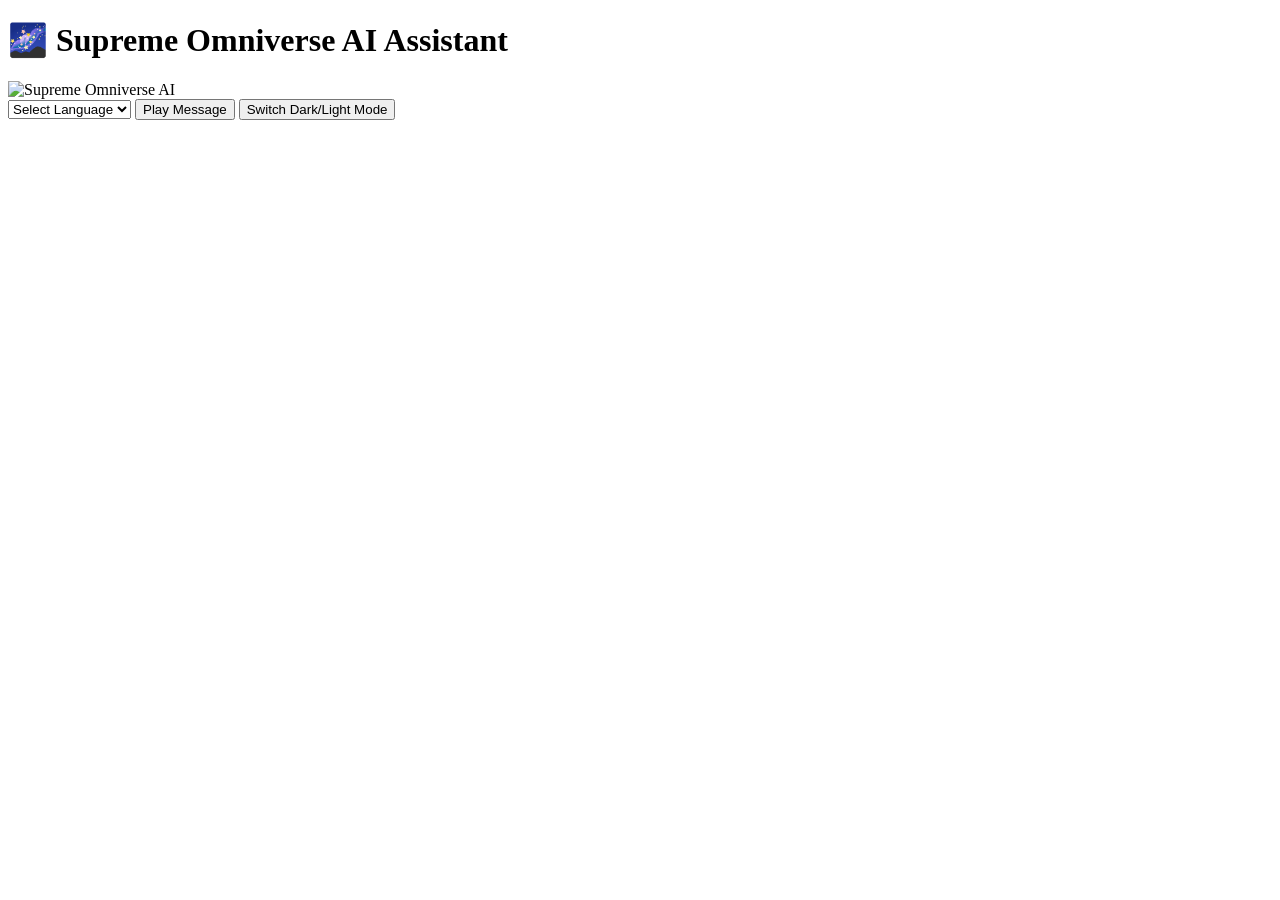
==== index.html @ d64c332e "Index.html -main mobile- friendly file" ====
<!DOCTYPE html>
<html lang="en">
<head>
  <meta charset="UTF-8">
  <meta name="viewport" content="width=device-width, initial-scale=1.0">
  <title>Supreme Omniverse AI Assistant</title>
  <link rel="stylesheet" href="style.css">
</head>
<body>
  <div class="container">
    <h1>🌌 Supreme Omniverse AI Assistant</h1>

    <div class="profile-container">
      <img id="profilePhoto" src="assets/profile-photo.png" alt="Supreme Omniverse AI">
      <div class="lipsync" id="lipsync"></div>
    </div>

    <div class="controls">
      <select id="languageSelect">
        <option value="">Select Language</option>
      </select>
      <button id="playBtn">Play Message</button>
      <button id="modeBtn">Switch Dark/Light Mode</button>
    </div>

    <audio id="voiceAudio" src="assets/voice.mp3"></audio>
  </div>

  <script src="script.js"></script>
</body>
</html>
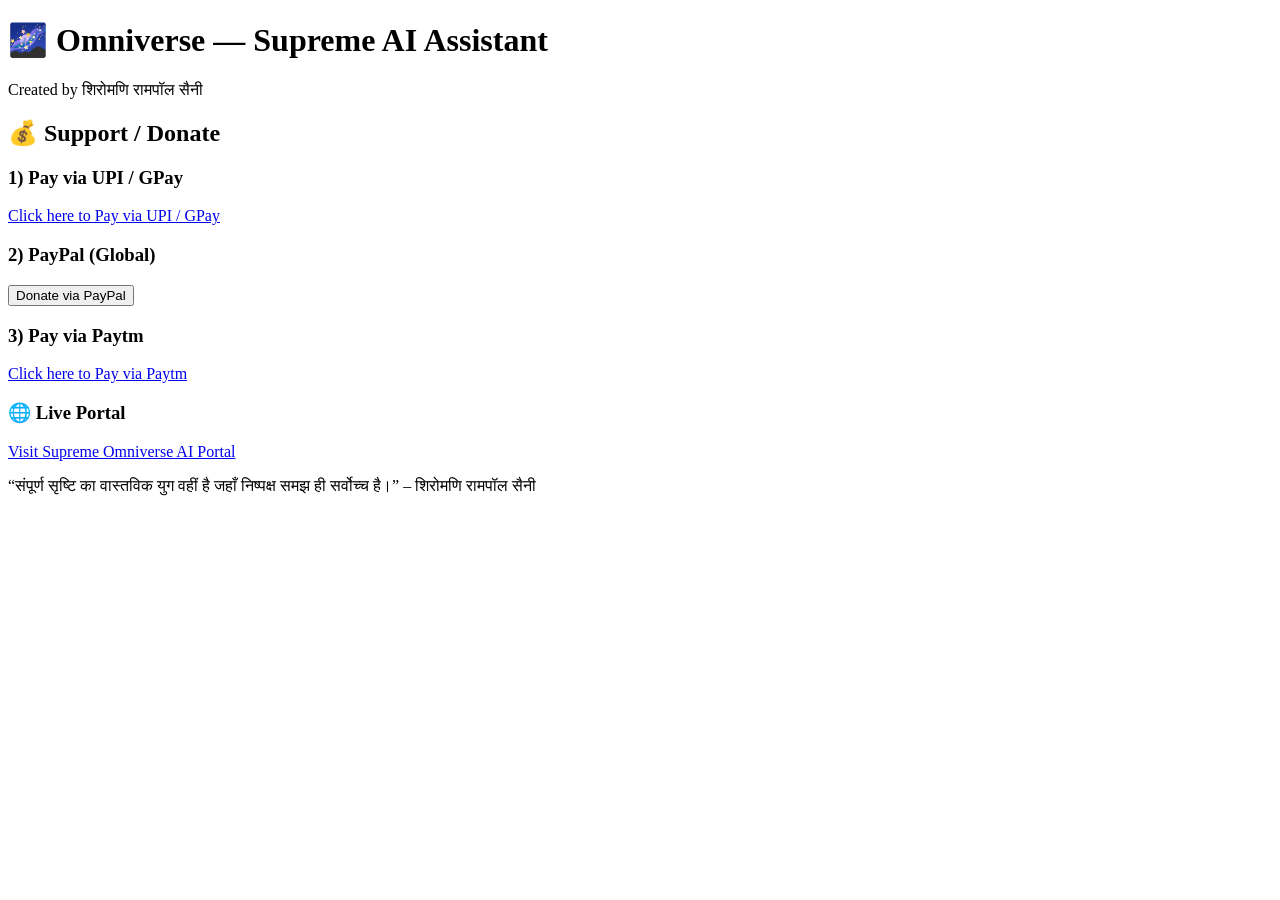
==== commit bf17e371: "Add index. html -github pages landing page" ====
--- a/index.html
+++ b/index.html
@@ -1,31 +1,32 @@
-<!DOCTYPE html>
-<html lang="en">
+<!doctype html>
+<html lang="hi">
 <head>
-  <meta charset="UTF-8">
-  <meta name="viewport" content="width=device-width, initial-scale=1.0">
-  <title>Supreme Omniverse AI Assistant</title>
-  <link rel="stylesheet" href="style.css">
+  <meta charset="utf-8">
+  <meta name="viewport" content="width=device-width,initial-scale=1">
+  <title>Omniverse — Supreme AI Assistant</title>
 </head>
 <body>
-  <div class="container">
-    <h1>🌌 Supreme Omniverse AI Assistant</h1>
+  <h1>🌌 Omniverse — Supreme AI Assistant</h1>
+  <p>Created by शिरोमणि रामपॉल सैनी</p>
 
-    <div class="profile-container">
-      <img id="profilePhoto" src="assets/profile-photo.png" alt="Supreme Omniverse AI">
-      <div class="lipsync" id="lipsync"></div>
-    </div>
+  <h2>💰 Support / Donate</h2>
 
-    <div class="controls">
-      <select id="languageSelect">
-        <option value="">Select Language</option>
-      </select>
-      <button id="playBtn">Play Message</button>
-      <button id="modeBtn">Switch Dark/Light Mode</button>
-    </div>
+  <h3>1) Pay via UPI / GPay</h3>
+  <p><a href="upi://pay?pa=sainirampaul60@okaxis&pn=RampaulSaini&cu=INR">Click here to Pay via UPI / GPay</a></p>
 
-    <audio id="voiceAudio" src="assets/voice.mp3"></audio>
-  </div>
+  <h3>2) PayPal (Global)</h3>
+  <form action="https://www.paypal.com/donate" method="post" target="_top">
+    <input type="hidden" name="hosted_button_id" value="YOUR_PAYPAL_BUTTON_ID" />
+    <input type="submit" value="Donate via PayPal" />
+  </form>
 
-  <script src="script.js"></script>
+  <h3>3) Pay via Paytm</h3>
+  <p><a href="https://paytm.me/sainirampaul60">Click here to Pay via Paytm</a></p>
+
+  <h3>🌐 Live Portal</h3>
+  <p><a href="https://rampaulsaini.github.io/Omniverse-AI/">Visit Supreme Omniverse AI Portal</a></p>
+
+  <p>“संपूर्ण सृष्टि का वास्तविक युग वहीं है जहाँ निष्पक्ष समझ ही सर्वोच्च है।” – शिरोमणि रामपॉल सैनी</p>
 </body>
-</html>
+  </html>
+  
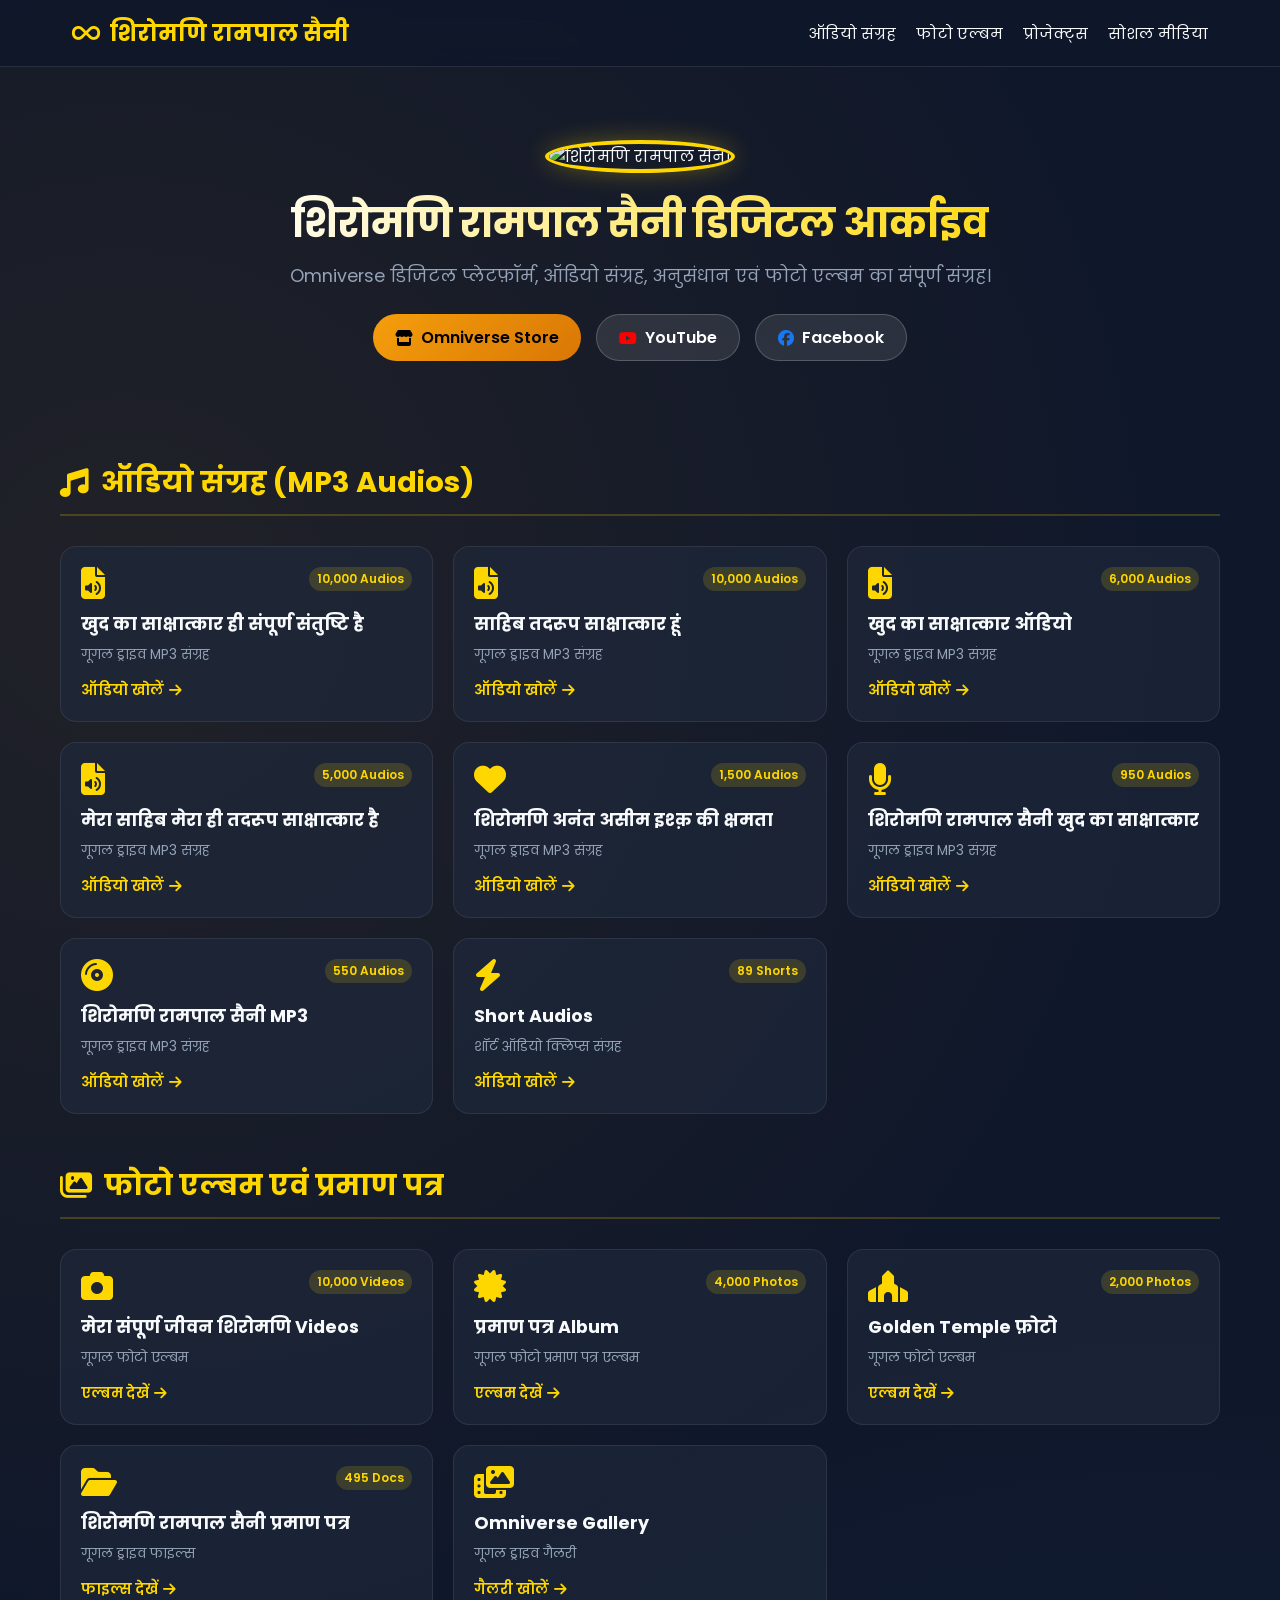
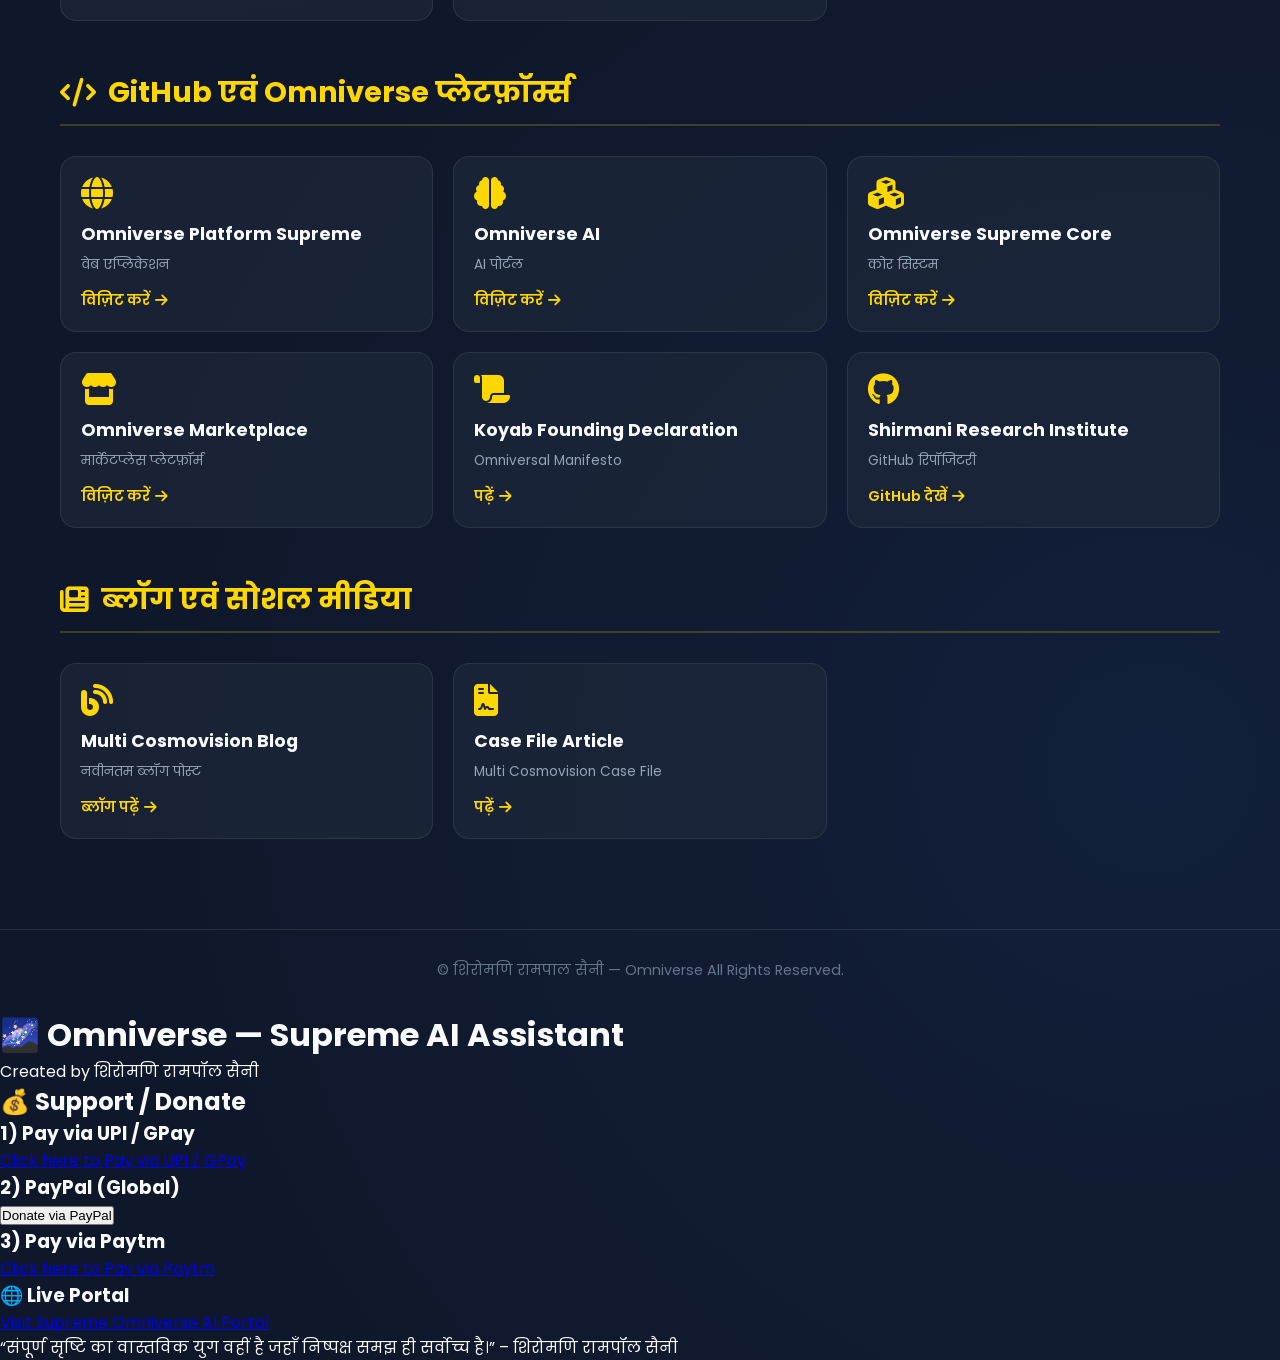
==== commit 05843eb3: "Fix HTML structure and improve meta tags Updated the HTML structure and added meta tags for better r" ====
--- a/index.html
+++ b/index.html
@@ -1,4 +1,516 @@
-<!doctype html>
+<!DOCTYPE html>
+<html lang="hi">
+<head>
+    <meta charset="UTF-8">
+    <meta name="viewport" content="width=device-width, initial-scale=1.0">
+    <title>शिरोमणि रामपाल सैनी — Omniverse Digital Portal</title>
+    <!-- Google Fonts & FontAwesome Icons -->
+    <link href="https://fonts.googleapis.com/css2?family=Poppins:wght@300;400;600;700&family=Tiro+Devanagari+Hindi&display=swap" rel="stylesheet">
+    <link rel="stylesheet" href="https://cdnjs.cloudflare.com/ajax/libs/font-awesome/6.4.0/css/all.min.css">
+    
+    <style>
+        :root {
+            --primary-color: #ffd700;
+            --bg-dark: #0f172a;
+            --card-bg: rgba(30, 41, 59, 0.7);
+            --text-light: #f8fafc;
+            --accent-gradient: linear-gradient(135deg, #f59e0b, #d97706);
+        }
+
+        * {
+            margin: 0;
+            padding: 0;
+            box-sizing: border-box;
+            scroll-behavior: smooth;
+        }
+
+        body {
+            font-family: 'Poppins', 'Tiro Devanagari Hindi', sans-serif;
+            background-color: var(--bg-dark);
+            color: var(--text-light);
+            background-image: radial-gradient(circle at 10% 20%, rgba(245, 158, 11, 0.08) 0%, transparent 40%),
+                              radial-gradient(circle at 90% 80%, rgba(59, 130, 246, 0.08) 0%, transparent 40%);
+            min-height: 100vh;
+        }
+
+        /* Header / Navbar */
+        header {
+            position: fixed;
+            top: 0;
+            width: 100%;
+            background: rgba(15, 23, 42, 0.85);
+            backdrop-filter: blur(10px);
+            z-index: 1000;
+            border-bottom: 1px solid rgba(255, 255, 255, 0.1);
+        }
+
+        nav {
+            max-width: 1200px;
+            margin: 0 auto;
+            display: flex;
+            justify-content: space-between;
+            align-items: center;
+            padding: 1rem 2rem;
+        }
+
+        .logo {
+            font-size: 1.4rem;
+            font-weight: 700;
+            color: var(--primary-color);
+            display: flex;
+            align-items: center;
+            gap: 10px;
+        }
+
+        .nav-links {
+            display: flex;
+            gap: 20px;
+            list-style: none;
+        }
+
+        .nav-links a {
+            color: var(--text-light);
+            text-decoration: none;
+            font-size: 0.95rem;
+            transition: color 0.3s;
+        }
+
+        .nav-links a:hover {
+            color: var(--primary-color);
+        }
+
+        /* Hero Section */
+        .hero {
+            padding: 140px 20px 60px;
+            text-align: center;
+            max-width: 900px;
+            margin: 0 auto;
+        }
+
+        .profile-img {
+            width: 160px;
+            height: 160px;
+            border-radius: 50%;
+            object-fit: cover;
+            border: 4px solid var(--primary-color);
+            box-shadow: 0 0 25px rgba(255, 215, 0, 0.3);
+            margin-bottom: 20px;
+        }
+
+        .hero h1 {
+            font-size: 2.5rem;
+            margin-bottom: 10px;
+            background: linear-gradient(to right, #ffffff, var(--primary-color));
+            -webkit-background-clip: text;
+            -webkit-text-fill-color: transparent;
+        }
+
+        .hero p {
+            font-size: 1.1rem;
+            color: #94a3b8;
+            margin-bottom: 25px;
+        }
+
+        .social-buttons {
+            display: flex;
+            justify-content: center;
+            gap: 15px;
+            flex-wrap: wrap;
+        }
+
+        .btn {
+            padding: 10px 22px;
+            border-radius: 30px;
+            text-decoration: none;
+            font-weight: 600;
+            display: inline-flex;
+            align-items: center;
+            gap: 8px;
+            transition: transform 0.2s, box-shadow 0.2s;
+        }
+
+        .btn-primary {
+            background: var(--accent-gradient);
+            color: #000;
+        }
+
+        .btn-secondary {
+            background: rgba(255, 255, 255, 0.1);
+            color: #fff;
+            border: 1px solid rgba(255, 255, 255, 0.2);
+        }
+
+        .btn:hover {
+            transform: translateY(-3px);
+            box-shadow: 0 5px 15px rgba(0,0,0,0.3);
+        }
+
+        /* Main Container & Sections */
+        .container {
+            max-width: 1200px;
+            margin: 0 auto;
+            padding: 40px 20px;
+        }
+
+        .section-title {
+            font-size: 1.8rem;
+            margin-bottom: 30px;
+            display: flex;
+            align-items: center;
+            gap: 12px;
+            border-bottom: 2px solid rgba(255, 215, 0, 0.2);
+            padding-bottom: 10px;
+            color: var(--primary-color);
+        }
+
+        .grid {
+            display: grid;
+            grid-template-columns: repeat(auto-fill, minmax(280px, 1fr));
+            gap: 20px;
+            margin-bottom: 50px;
+        }
+
+        /* Glassmorphism Cards */
+        .card {
+            background: var(--card-bg);
+            border: 1px solid rgba(255, 255, 255, 0.08);
+            border-radius: 16px;
+            padding: 20px;
+            transition: all 0.3s ease;
+            display: flex;
+            flex-direction: column;
+            justify-content: space-between;
+        }
+
+        .card:hover {
+            transform: translateY(-5px);
+            border-color: rgba(255, 215, 0, 0.4);
+            box-shadow: 0 10px 20px rgba(0, 0, 0, 0.4);
+        }
+
+        .card-icon {
+            font-size: 2rem;
+            color: var(--primary-color);
+            margin-bottom: 12px;
+        }
+
+        .card h3 {
+            font-size: 1.1rem;
+            margin-bottom: 8px;
+        }
+
+        .card p {
+            font-size: 0.85rem;
+            color: #94a3b8;
+            margin-bottom: 15px;
+        }
+
+        .card a {
+            color: var(--primary-color);
+            text-decoration: none;
+            font-size: 0.9rem;
+            font-weight: 600;
+            display: flex;
+            align-items: center;
+            gap: 5px;
+        }
+
+        .card a:hover {
+            text-decoration: underline;
+        }
+
+        /* Badge for counts */
+        .badge {
+            background: rgba(255, 215, 0, 0.15);
+            color: var(--primary-color);
+            padding: 3px 8px;
+            border-radius: 12px;
+            font-size: 0.75rem;
+            font-weight: 600;
+            float: right;
+        }
+
+        /* Footer */
+        footer {
+            text-align: center;
+            padding: 30px 20px;
+            border-top: 1px solid rgba(255, 255, 255, 0.1);
+            color: #64748b;
+            font-size: 0.9rem;
+        }
+
+        /* Responsive Navbar */
+        @media (max-width: 768px) {
+            .nav-links { display: none; }
+            .hero h1 { font-size: 1.8rem; }
+        }
+    </style>
+</head>
+<body>
+
+    <!-- Header / Nav -->
+    <header>
+        <nav>
+            <div class="logo">
+                <i class="fa-solid fa-infinity"></i> शिरोमणि रामपाल सैनी
+            </div>
+            <ul class="nav-links">
+                <li><a href="#audio">ऑडियो संग्रह</a></li>
+                <li><a href="#photos">फोटो एल्बम</a></li>
+                <li><a href="#github">प्रोजेक्ट्स</a></li>
+                <li><a href="#media">सोशल मीडिया</a></li>
+            </ul>
+        </nav>
+    </header>
+
+    <!-- Hero Section -->
+    <section class="hero">
+        <img src="https://i.ibb.co/xqf3kTPS/enhanced-image.webp" alt="शिरोमणि रामपाल सैनी" class="profile-img">
+        <h1>शिरोमणि रामपाल सैनी डिजिटल आर्काइव</h1>
+        <p>Omniverse डिजिटल प्लेटफ़ॉर्म, ऑडियो संग्रह, अनुसंधान एवं फोटो एल्बम का संपूर्ण संग्रह।</p>
+        
+        <div class="social-buttons">
+            <a href="https://rampaulsaini.github.io/my-omniverse-store/" target="_blank" class="btn btn-primary">
+                <i class="fa-solid fa-store"></i> Omniverse Store
+            </a>
+            <a href="https://youtube.com/@rampaulsaini-yk4gn?si=pulml6fNzY6Kqtic" target="_blank" class="btn btn-secondary">
+                <i class="fa-brands fa-youtube" style="color: #ff0000;"></i> YouTube
+            </a>
+            <a href="https://www.facebook.com/share/v/1DoEnaoEYT/" target="_blank" class="btn btn-secondary">
+                <i class="fa-brands fa-facebook" style="color: #1877f2;"></i> Facebook
+            </a>
+        </div>
+    </section>
+
+    <div class="container">
+
+        <!-- 1. Audio Section -->
+        <h2 class="section-title" id="audio"><i class="fa-solid fa-music"></i> ऑडियो संग्रह (MP3 Audios)</h2>
+        <div class="grid">
+            <div class="card">
+                <div>
+                    <i class="fa-solid fa-file-audio card-icon"></i>
+                    <span class="badge">10,000 Audios</span>
+                    <h3>खुद का साक्षात्कार ही संपूर्ण संतुष्टि है</h3>
+                    <p>गूगल ड्राइव MP3 संग्रह</p>
+                </div>
+                <a href="https://drive.google.com/drive/folders/1K4kX0V0CT1IU4tpJM6ZRNLKy-dpTAdax" target="_blank">ऑडियो खोलें <i class="fa-solid fa-arrow-right"></i></a>
+            </div>
+
+            <div class="card">
+                <div>
+                    <i class="fa-solid fa-file-audio card-icon"></i>
+                    <span class="badge">10,000 Audios</span>
+                    <h3>साहिब तदरूप साक्षात्कार हूं</h3>
+                    <p>गूगल ड्राइव MP3 संग्रह</p>
+                </div>
+                <a href="Https://drive.google.com/drive/folders/12BUK3PYOnjjBb07mQsUqlG2qs4x0uhNh" target="_blank">ऑडियो खोलें <i class="fa-solid fa-arrow-right"></i></a>
+            </div>
+
+            <div class="card">
+                <div>
+                    <i class="fa-solid fa-file-audio card-icon"></i>
+                    <span class="badge">6,000 Audios</span>
+                    <h3>खुद का साक्षात्कार ऑडियो</h3>
+                    <p>गूगल ड्राइव MP3 संग्रह</p>
+                </div>
+                <a href="https://drive.google.com/drive/folders/1Zwq0BfBAYuPoaBYZoKvMkxULzkranWqe" target="_blank">ऑडियो खोलें <i class="fa-solid fa-arrow-right"></i></a>
+            </div>
+
+            <div class="card">
+                <div>
+                    <i class="fa-solid fa-file-audio card-icon"></i>
+                    <span class="badge">5,000 Audios</span>
+                    <h3>मेरा साहिब मेरा ही तदरूप साक्षात्कार है</h3>
+                    <p>गूगल ड्राइव MP3 संग्रह</p>
+                </div>
+                <a href="https://drive.google.com/drive/folders/1DQOmFNIpEwYFF0G_uXRfiCZgUvLNjENO" target="_blank">ऑडियो खोलें <i class="fa-solid fa-arrow-right"></i></a>
+            </div>
+
+            <div class="card">
+                <div>
+                    <i class="fa-solid fa-heart card-icon"></i>
+                    <span class="badge">1,500 Audios</span>
+                    <h3>शिरोमणि अनंत असीम इश्क़ की क्षमता</h3>
+                    <p>गूगल ड्राइव MP3 संग्रह</p>
+                </div>
+                <a href="https://drive.google.com/drive/folders/1lV-8sFU0vLOQVX3HyXznHbHpcRF9Kojc" target="_blank">ऑडियो खोलें <i class="fa-solid fa-arrow-right"></i></a>
+            </div>
+
+            <div class="card">
+                <div>
+                    <i class="fa-solid fa-microphone card-icon"></i>
+                    <span class="badge">950 Audios</span>
+                    <h3>शिरोमणि रामपाल सैनी खुद का साक्षात्कार</h3>
+                    <p>गूगल ड्राइव MP3 संग्रह</p>
+                </div>
+                <a href="https://drive.google.com/drive/folders/1-EeEUPGcLGI4A6w0gRrJVDTFgKrpsaWE" target="_blank">ऑडियो खोलें <i class="fa-solid fa-arrow-right"></i></a>
+            </div>
+
+            <div class="card">
+                <div>
+                    <i class="fa-solid fa-compact-disc card-icon"></i>
+                    <span class="badge">550 Audios</span>
+                    <h3>शिरोमणि रामपाल सैनी MP3</h3>
+                    <p>गूगल ड्राइव MP3 संग्रह</p>
+                </div>
+                <a href="https://drive.google.com/drive/folders/1Ap2N-90wM9R75ffOQAiXczZwNu8dTc7u" target="_blank">ऑडियो खोलें <i class="fa-solid fa-arrow-right"></i></a>
+            </div>
+
+            <div class="card">
+                <div>
+                    <i class="fa-solid fa-bolt card-icon"></i>
+                    <span class="badge">89 Shorts</span>
+                    <h3>Short Audios</h3>
+                    <p>शॉर्ट ऑडियो क्लिप्स संग्रह</p>
+                </div>
+                <a href="https://drive.google.com/drive/folders/18iPsn9Rjc7E0jNwvIx_h5MwQrhqyYt1Y" target="_blank">ऑडियो खोलें <i class="fa-solid fa-arrow-right"></i></a>
+            </div>
+        </div>
+
+        <!-- 2. Photo Albums & Certificates -->
+        <h2 class="section-title" id="photos"><i class="fa-solid fa-images"></i> फोटो एल्बम एवं प्रमाण पत्र</h2>
+        <div class="grid">
+            <div class="card">
+                <div>
+                    <i class="fa-solid fa-camera card-icon"></i>
+                    <span class="badge">10,000 Videos</span>
+                    <h3>मेरा संपूर्ण जीवन शिरोमणि Videos</h3>
+                    <p>गूगल फोटो एल्बम</p>
+                </div>
+                <a href="https://photos.app.goo.gl/hBJ4mN176PboQ7bb6" target="_blank">एल्बम देखें <i class="fa-solid fa-arrow-right"></i></a>
+            </div>
+
+            <div class="card">
+                <div>
+                    <i class="fa-solid fa-certificate card-icon"></i>
+                    <span class="badge">4,000 Photos</span>
+                    <h3>प्रमाण पत्र Album</h3>
+                    <p>गूगल फोटो प्रमाण पत्र एल्बम</p>
+                </div>
+                <a href="https://photos.app.goo.gl/bMoqL2Cx7kKpkmMy6" target="_blank">एल्बम देखें <i class="fa-solid fa-arrow-right"></i></a>
+            </div>
+
+            <div class="card">
+                <div>
+                    <i class="fa-solid fa-place-of-worship card-icon"></i>
+                    <span class="badge">2,000 Photos</span>
+                    <h3>Golden Temple फ़ोटो</h3>
+                    <p>गूगल फोटो एल्बम</p>
+                </div>
+                <a href="https://photos.app.goo.gl/4MP8THuxhei9NuxR6" target="_blank">एल्बम देखें <i class="fa-solid fa-arrow-right"></i></a>
+            </div>
+
+            <div class="card">
+                <div>
+                    <i class="fa-solid fa-folder-open card-icon"></i>
+                    <span class="badge">495 Docs</span>
+                    <h3>शिरोमणि रामपाल सैनी प्रमाण पत्र</h3>
+                    <p>गूगल ड्राइव फाइल्स</p>
+                </div>
+                <a href="https://drive.google.com/drive/folders/1sZEJhlZWFHP7O1kZEINnqFCNgqhOa8XC" target="_blank">फाइल्स देखें <i class="fa-solid fa-arrow-right"></i></a>
+            </div>
+
+            <div class="card">
+                <div>
+                    <i class="fa-solid fa-photo-film card-icon"></i>
+                    <h3>Omniverse Gallery</h3>
+                    <p>गूगल ड्राइव गैलरी</p>
+                </div>
+                <a href="https://drive.google.com/drive/folders/1QRgYwrPteyQfrRbTyDMp4LbBnLv90K66" target="_blank">गैलरी खोलें <i class="fa-solid fa-arrow-right"></i></a>
+            </div>
+        </div>
+
+        <!-- 3. Projects & Portals (GitHub) -->
+        <h2 class="section-title" id="github"><i class="fa-solid fa-code"></i> GitHub एवं Omniverse प्लेटफ़ॉर्म्स</h2>
+        <div class="grid">
+            <div class="card">
+                <div>
+                    <i class="fa-solid fa-globe card-icon"></i>
+                    <h3>Omniverse Platform Supreme</h3>
+                    <p>वेब एप्लिकेशन</p>
+                </div>
+                <a href="https://rampaulsaini.github.io/Omniverse-Platform-supreme-/" target="_blank">विज़िट करें <i class="fa-solid fa-arrow-right"></i></a>
+            </div>
+
+            <div class="card">
+                <div>
+                    <i class="fa-solid fa-brain card-icon"></i>
+                    <h3>Omniverse AI</h3>
+                    <p>AI पोर्टल</p>
+                </div>
+                <a href="https://rampaulsaini.github.io/Omniverse-AI/" target="_blank">विज़िट करें <i class="fa-solid fa-arrow-right"></i></a>
+            </div>
+
+            <div class="card">
+                <div>
+                    <i class="fa-solid fa-cubes card-icon"></i>
+                    <h3>Omniverse Supreme Core</h3>
+                    <p>कोर सिस्टम</p>
+                </div>
+                <a href="https://rampaulsaini.github.io/Omniverse-Supreme-Core-/" target="_blank">विज़िट करें <i class="fa-solid fa-arrow-right"></i></a>
+            </div>
+
+            <div class="card">
+                <div>
+                    <i class="fa-solid fa-store card-icon"></i>
+                    <h3>Omniverse Marketplace</h3>
+                    <p>मार्केटप्लेस प्लेटफ़ॉर्म</p>
+                </div>
+                <a href="https://rampaulsaini.github.io/omniverse-marketplace/" target="_blank">विज़िट करें <i class="fa-solid fa-arrow-right"></i></a>
+            </div>
+
+            <div class="card">
+                <div>
+                    <i class="fa-solid fa-scroll card-icon"></i>
+                    <h3>Koyab Founding Declaration</h3>
+                    <p>Omniversal Manifesto</p>
+                </div>
+                <a href="https://rampaulsaini.github.io/Koyab-Founding-Declaration-Omniversal-Manifesto/" target="_blank">पढ़ें <i class="fa-solid fa-arrow-right"></i></a>
+            </div>
+
+            <div class="card">
+                <div>
+                    <i class="fa-brands fa-github card-icon"></i>
+                    <h3>Shirmani Research Institute</h3>
+                    <p>GitHub रिपॉजिटरी</p>
+                </div>
+                <a href="https://github.com/rampaulsaini/Shirmani-Research-Institute-Shirmani-Research-Institute-.git" target="_blank">GitHub देखें <i class="fa-solid fa-arrow-right"></i></a>
+            </div>
+        </div>
+
+        <!-- 4. Blog & Articles -->
+        <h2 class="section-title" id="media"><i class="fa-solid fa-newspaper"></i> ब्लॉग एवं सोशल मीडिया</h2>
+        <div class="grid">
+            <div class="card">
+                <div>
+                    <i class="fa-solid fa-blog card-icon"></i>
+                    <h3>Multi Cosmovision Blog</h3>
+                    <p>नवीनतम ब्लॉग पोस्ट</p>
+                </div>
+                <a href="https://multicosmovision.blogspot.com/2026/06/blog-post_18.html" target="_blank">ब्लॉग पढ़ें <i class="fa-solid fa-arrow-right"></i></a>
+            </div>
+
+            <div class="card">
+                <div>
+                    <i class="fa-solid fa-file-contract card-icon"></i>
+                    <h3>Case File Article</h3>
+                    <p>Multi Cosmovision Case File</p>
+                </div>
+                <a href="http://multicosmovision.blogspot.com/2026/03/case-file.html" target="_blank">पढ़ें <i class="fa-solid fa-arrow-right"></i></a>
+            </div>
+        </div>
+
+    </div>
+
+    <!-- Footer -->
+    <footer>
+        <p>© शिरोमणि रामपाल सैनी — Omniverse All Rights Reserved.</p>
+    </footer>
+
+</body>
+  </html>
+  <!doctype html>
 <html lang="hi">
 <head>
   <meta charset="utf-8">
